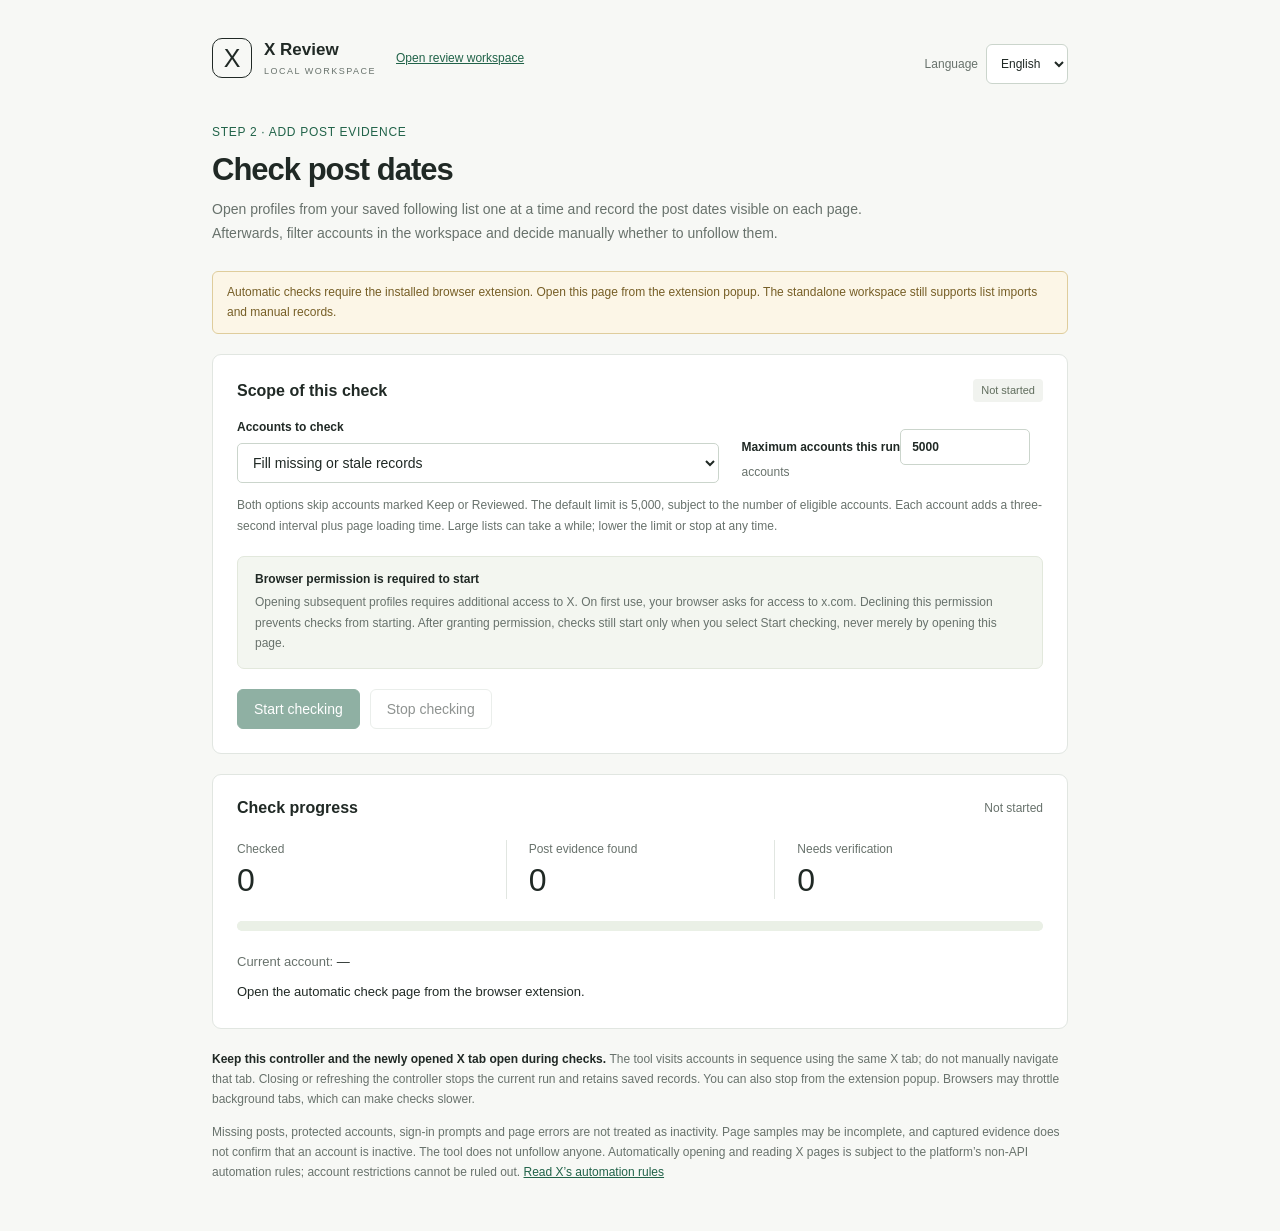
==== activity.html @ 91062658 "Release X Review 1.5.0 with persistent bilingual interface" ====
<!doctype html>
<html lang="zh-CN">
<head>
  <meta charset="utf-8"><meta name="viewport" content="width=device-width, initial-scale=1">
  <meta http-equiv="Content-Security-Policy" content="default-src 'self'; script-src 'self'; style-src 'self'; connect-src 'none'; object-src 'none'; base-uri 'none'; form-action 'none'">
  <title data-i18n>自动检查发帖时间 · X 关注整理</title>
  <link rel="stylesheet" href="styles.css"><script src="i18n.js" defer></script><script src="messages-workspace.js" defer></script><script src="messages-controls.js" defer></script><script src="messages-runtime.js" defer></script><script src="activity.js" defer></script>
</head>
<body class="activity-body">
  <div class="activity-shell">
    <header class="activity-header"><a class="brand" href="index.html"><span class="brandmark">X</span><span><span data-i18n>关注整理</span><small>LOCAL WORKSPACE</small></span></a><a class="text-button" href="index.html" target="_blank" rel="noopener noreferrer" data-i18n>打开整理工作台</a><label class="language-switch small"><span data-i18n>界面语言</span> <select id="language-select" aria-label="界面语言" data-i18n-aria-label><option value="zh-CN">中文</option><option value="en">English</option></select></label></header>
    <p class="eyebrow" data-i18n>第二步 · 补充发帖记录</p><h1 data-i18n>自动检查发帖时间</h1>
    <p class="activity-intro muted" data-i18n>从已保存的关注名单出发，逐个打开 X 主页，记录页面中可见的发帖时间。检查完成后，再到工作台筛选并人工决定是否取关。</p>
    <p id="activity-unavailable" class="mode-banner" hidden data-i18n>自动检查只可在已安装的浏览器扩展中使用。请通过扩展弹窗打开此页面；独立网页仍可使用名单导入和人工记录。</p>
    <section class="activity-card" aria-labelledby="activity-settings-title">
      <div class="activity-card-heading"><h2 id="activity-settings-title" data-i18n>本轮检查范围</h2><span id="activity-phase" class="badge">未开始</span></div>
      <div class="activity-settings">
        <label for="activity-mode"><span data-i18n>检查对象</span><select id="activity-mode"><option value="missing" data-i18n>补充缺少或过期的记录</option><option value="all" data-i18n>重新检查全部待审账户</option></select></label>
        <label for="activity-limit"><span data-i18n>本轮最多检查</span><input id="activity-limit" type="number" min="1" max="5000" step="1" value="5000"><span class="muted" data-i18n>个账户</span></label>
      </div>
      <p class="small muted" data-i18n>两种范围都跳过「保留」和「已处理」账户。默认最多 5,000 个，实际以可检查的账户数为准。每个账户读取后间隔 3 秒，再加上页面加载时间；大量账户可能需要较长时间，可改小数量或随时停止。</p>
      <div class="activity-permission"><strong data-i18n>开始时需要你的浏览器授权</strong><p><span data-i18n>自动打开后续主页需要额外的 X 网站访问权限。首次开始时，浏览器会询问是否允许访问 x.com；拒绝授权不会启动检查。授权后仍须由你点击开始，不会在打开本页时自行运行。</span></p></div>
      <div class="activity-actions"><button id="activity-start" class="button primary" disabled data-i18n>开始检查</button><button id="activity-stop" class="button" disabled data-i18n>停止检查</button><button id="activity-show-controller" class="text-button" hidden data-i18n>查看正在运行的控制页</button></div>
    </section>
    <section class="activity-card" aria-labelledby="activity-progress-title">
      <div class="activity-card-heading"><h2 id="activity-progress-title" data-i18n>检查进度</h2><span id="activity-total" class="muted">尚未开始</span></div>
      <div class="activity-counts"><div><span data-i18n>已检查</span><strong id="activity-completed">0</strong></div><div><span data-i18n>取得发帖记录</span><strong id="activity-read">0</strong></div><div><span data-i18n>仍需核实</span><strong id="activity-unknown">0</strong></div></div>
      <progress id="activity-progress" max="1" value="0" aria-label="账户检查进度" data-i18n-aria-label></progress>
      <p id="activity-skipped" class="small muted" hidden></p>
      <p class="activity-current"><span data-i18n>当前账户：</span><strong id="activity-current">—</strong></p>
      <p id="activity-status" role="status" aria-live="polite">正在读取本地检查状态…</p>
      <a id="activity-results" class="button" href="index.html" target="_blank" rel="noopener noreferrer" hidden data-i18n>到工作台查看结果</a>
    </section>
    <div class="activity-notes"><p><strong data-i18n>检查期间请保留此控制页和新打开的 X 标签页。</strong><span data-i18n>工具会在同一个 X 标签页中依次切换账户；不要手动改变该标签页的地址。关闭或刷新控制页会停止本轮检查，已保存记录会保留；也可从扩展弹窗停止。后台标签页计时可能受到浏览器限制，实际速度会更慢。</span></p><p><span data-i18n>读取不到帖子、受保护账户、登录提示或页面错误不会被当作不活跃。页面样本可能不完整，取得记录也不代表已确认账户停用。工具不执行取关；自动打开和读取 X 页面涉及平台的非 API 自动化规则，不能保证账户不受限制。</span><a href="https://help.x.com/en/rules-and-policies/x-automation" target="_blank" rel="noopener noreferrer" data-i18n>查看 X 自动化规则</a></p></div>
  </div>
</body>
</html>
---- styles.css ----
:root{color-scheme:light;--ink:#202925;--muted:#68726c;--line:#e1e6e1;--accent:#216349;--bg:#f7f8f5;--white:#fff;--soft:#edf3ee;font-family:-apple-system,BlinkMacSystemFont,"Segoe UI","PingFang SC","Microsoft YaHei",sans-serif;font-size:14px;color:var(--ink);background:var(--bg)}*{box-sizing:border-box}body{margin:0}button,input,textarea{font:inherit}button,a,input,textarea{outline-offset:4px}button{cursor:pointer}button:disabled{opacity:.5;cursor:wait}a{color:var(--accent)}.sidebar{position:fixed;width:224px;inset:0 auto 0 0;background:#fff;border-right:1px solid var(--line);padding:32px 18px;display:flex;flex-direction:column}.brand{display:flex;gap:12px;align-items:center;padding:0 12px 44px;text-decoration:none;color:var(--ink);font-size:17px;font-weight:650}.brandmark{font-size:25px;display:grid;place-items:center;border:1px solid var(--ink);border-radius:10px;width:40px;height:40px;font-weight:500}.brand small{display:block;font-size:9px;letter-spacing:1.5px;font-weight:500;margin-top:6px;color:var(--muted)}nav{display:grid;gap:7px}.nav-button{display:flex;justify-content:space-between;width:100%;padding:13px 14px;border:0;background:transparent;color:#5b655e;border-radius:7px;text-align:left}.nav-button.selected{background:var(--soft);color:var(--accent);font-weight:650}.nav-button:hover{background:#f2f5f0}.nav-button span{font-variant-numeric:tabular-nums}.sidebar-bottom{margin-top:auto;padding:20px 12px 0;font-size:12px;line-height:2.4;color:var(--muted)}.sidebar-bottom button{display:block;font-size:12px;padding-left:0}.local-dot{display:inline-block;width:6px;height:6px;background:#508a66;border-radius:50%;margin-right:5px}main{margin-left:224px;max-width:1600px;padding:42px 48px 24px}.page-header{display:flex;justify-content:space-between;align-items:center;margin-bottom:32px;gap:20px}.eyebrow{font-size:12px;color:var(--accent);margin:0 0 10px;letter-spacing:.7px}h1{font-size:31px;letter-spacing:-1px;font-weight:650;margin:0 0 10px}p{line-height:1.7;margin:0}h2{font-size:16px;margin:0 0 6px;font-weight:650}h3{font-size:17px;margin:14px 0 10px}.muted{color:var(--muted)}.header-actions{display:flex;gap:10px}.button{display:inline-flex;align-items:center;justify-content:center;white-space:nowrap;border:1px solid #d7dfd8;background:#fff;color:var(--ink);padding:10px 16px;border-radius:6px;min-height:40px;text-decoration:none}.button:hover{border-color:#9bab9f;background:#f7faf7}.button.primary{background:var(--accent);border-color:var(--accent);color:#fff}.button.primary:hover{background:#194f3a}.text-button{background:none;border:0;padding:7px 0;color:var(--accent);text-align:left}.text-button:hover{text-decoration:underline}.stats{border-top:1px solid var(--line);border-bottom:1px solid var(--line);display:grid;grid-template-columns:repeat(4,1fr);padding:25px 0;margin-bottom:30px}.stats>div{padding:0 25px;border-left:1px solid var(--line)}.stats>div:first-child{padding-left:0;border:0}.stats span{font-size:12px;color:var(--muted)}.stats strong{display:block;font-size:32px;font-weight:500;line-height:1.2;margin-top:10px;font-variant-numeric:tabular-nums;letter-spacing:-1px}.threshold-panel{display:flex;justify-content:space-between;align-items:center;gap:25px;background:#eef2ec;border:1px solid #dfe6dc;padding:20px 24px;border-radius:8px;margin-bottom:32px}.threshold-panel p{color:#626e62;font-size:12px}.threshold-controls{display:flex;align-items:center;gap:10px;white-space:nowrap}input,textarea{border:1px solid #cbd5cc;background:#fff;border-radius:5px;padding:10px 11px;color:var(--ink)}#threshold{width:82px;font-weight:650}.list-section{background:var(--white);border:1px solid var(--line);border-radius:8px;overflow:hidden}.list-heading{display:flex;justify-content:space-between;align-items:center;padding:24px 24px 17px;gap:20px}.list-heading p{font-size:12px;color:var(--muted)}.list-toolbar{display:flex;justify-content:space-between;align-items:center;gap:12px;padding:0 24px 20px}.search-box{display:flex;align-items:center;border:1px solid var(--line);border-radius:5px;width:310px;padding-left:11px;background:#fafbf9}.search-box span{font-size:12px;color:var(--muted);flex-shrink:0}.search-box input{border:0;background:transparent;width:100%;font-size:12px}.table-scroll{overflow:auto}table{width:100%;border-collapse:collapse;text-align:left;font-size:13px}th{padding:12px 20px;background:#f8faf7;border-top:1px solid var(--line);border-bottom:1px solid var(--line);font-size:11px;letter-spacing:.2px;color:var(--muted);font-weight:500}td{padding:19px 20px;border-bottom:1px solid #eef1ec;vertical-align:middle}tr:last-child td{border-bottom:0}th:first-child,td:first-child{padding-left:24px}th:last-child,td:last-child{padding-right:24px}tbody tr:hover{background:#fcfdfb}.account{display:flex;align-items:center;gap:12px;min-width:170px}.avatar{display:grid;place-items:center;width:34px;height:34px;border-radius:50%;background:#e9eee7;color:#617259;font-size:12px;flex-shrink:0}.account-name{font-weight:600;display:block;max-width:210px;overflow:hidden;text-overflow:ellipsis;white-space:nowrap}.subline{display:block;font-size:11px;color:var(--muted);margin-top:5px;line-height:1.5}.badge{display:inline-block;font-size:11px;line-height:1.6;padding:3px 8px;border-radius:4px;background:#f1f3ef;color:#606d5d}.badge.candidate{background:#f5eddd;color:#826327}.badge.recent,.badge.keep{background:#eaf2ec;color:#336b49}.reason{max-width:230px}.row-actions{display:flex;gap:8px;align-items:center;flex-wrap:wrap;min-width:182px}.row-actions .button{font-size:12px;padding:7px 10px;min-height:34px}.row-actions .text-button{font-size:11px;padding:3px}.row-secondary{display:flex;gap:13px;flex-basis:100%}.empty-state{text-align:center;padding:50px 24px 58px}.empty-symbol{display:inline-grid;place-items:center;border:1px solid #d8e1d3;background:#f5f7f2;color:#61795a;font-size:25px;width:52px;height:52px;border-radius:12px}.empty-state p{max-width:450px;margin:0 auto 23px;color:var(--muted);font-size:13px}footer{display:flex;justify-content:space-between;gap:22px;margin-top:20px;font-size:11px;color:var(--muted);align-items:flex-start}.danger{color:#975042;white-space:nowrap}footer p{max-width:700px}.mode-banner{border:1px solid #dfcd9c;border-radius:6px;color:#765e26;background:#fcf6e7;padding:10px 14px;margin-bottom:20px;font-size:12px}.mode-banner button{margin-left:14px}#notice{position:fixed;bottom:25px;left:50%;transform:translateX(-50%);max-width:600px;background:#263f30;color:white;border-radius:7px;padding:0;box-shadow:0 3px 18px #1c37211a;z-index:5}#notice:not(:empty){padding:12px 20px}dialog{border:1px solid var(--line);border-radius:12px;width:min(590px,calc(100vw - 32px));padding:26px;color:var(--ink);box-shadow:0 22px 70px #20342325}dialog::backdrop{background:#172a2459}.dialog-head{display:flex;justify-content:space-between;align-items:center;margin-bottom:16px}.dialog-head h2{font-size:21px;margin:0}.close{background:none;border:0;font-size:28px;color:var(--muted);padding:0 7px}.file-drop{display:block;text-align:center;padding:20px;border:1px dashed #a4b7a7;border-radius:7px;background:#f7faf5;margin-top:20px;color:var(--accent)}.file-drop input{display:block;margin:10px auto 0;max-width:100%;font-size:12px;border:0;background:transparent}.field-label{display:block;font-size:12px;font-weight:600;margin:18px 0 8px}textarea{width:100%;resize:vertical;line-height:1.6}.small{font-size:12px;margin-top:12px}dialog>.button{margin-top:16px}dialog input[type=datetime-local]{width:100%}.error{color:#a03d31;font-size:12px;margin-top:12px}.help-steps{padding-left:22px;margin:0}.help-steps li{padding:8px 0;font-size:14px}.help-steps p{font-size:13px;color:var(--muted);margin-top:5px}.help-note{background:#f3f5ef;padding:17px;border-radius:6px;font-size:12px;margin:16px 0}.help-note p{margin-top:8px}[hidden]{display:none!important}.popup-body{width:360px;padding:22px;background:#f7f8f5}.popup-body h1{font-size:21px}.popup-body .brand{padding:0 0 20px}.popup-body .button{width:100%;margin-top:12px}.popup-body .preview{margin:16px 0 0;padding:14px;background:#fff;border:1px solid var(--line);border-radius:7px;font-size:12px;line-height:1.7;white-space:pre-line;word-break:break-word}.popup-body .muted{font-size:12px}.popup-body label{display:block;font-size:12px;line-height:1.7;margin-top:12px}.popup-body input[type=checkbox]{margin-right:7px}.popup-bottom{border-top:1px solid var(--line);margin-top:20px;padding-top:8px}.popup-body .error{font-size:12px}
@media(min-width:1500px){main{padding-left:65px;padding-right:65px}}@media(max-width:1100px){main{padding:30px 24px}.sidebar{width:192px}main{margin-left:192px}.threshold-panel{flex-wrap:wrap}.reason{max-width:190px}td,th{padding-left:14px;padding-right:14px}}@media(max-width:760px){.sidebar{position:static;width:auto;padding:18px;border-right:0;border-bottom:1px solid var(--line)}.brand{padding:0 0 18px}.sidebar nav{display:flex;overflow:auto;gap:6px}.nav-button{white-space:nowrap;width:auto;gap:10px}.sidebar-bottom{display:none}main{margin:0;padding:24px 16px}.page-header{align-items:flex-start;margin-bottom:22px}.header-actions{flex-direction:column;gap:7px}.page-header p{font-size:12px}.stats{padding:19px 0}.stats>div{padding:0 12px}.stats strong{font-size:25px}.stats span{font-size:10px}.threshold-panel{padding:17px}.list-heading{padding:18px 16px;align-items:flex-start}.list-toolbar{padding:0 16px 16px}.list-heading .text-button{font-size:11px}.search-box{width:230px}.list-toolbar>span{font-size:11px;white-space:nowrap}footer{display:block}table{min-width:810px}#notice{width:90%;font-size:12px}.threshold-controls{gap:8px;font-size:12px}}
.popup-body{width:390px;max-height:580px;overflow-y:auto}.popup-body h2{font-size:14px}.auto-section{margin-top:17px;padding:15px;background:#eef3ed;border:1px solid #d8e2d7;border-radius:8px}.auto-heading{display:flex;align-items:center;justify-content:space-between;gap:10px;margin-bottom:7px}.auto-heading h2{margin:0}.auto-heading .badge{white-space:nowrap}.popup-body .auto-confirm-label{display:flex;align-items:flex-start;gap:7px}.popup-body .auto-confirm-label input{flex-shrink:0;margin:3px 0 0}.scan-actions{display:flex;gap:8px}.popup-body .scan-actions .button{width:auto;margin-top:12px}.scan-actions #scan-start{flex:1}.scan-actions #scan-stop{min-width:66px}.scan-progress{margin-top:14px;padding-top:11px;border-top:1px solid #d8e2d7;font-size:12px;font-variant-numeric:tabular-nums}.scan-progress strong{font-size:15px;font-weight:650;color:var(--accent)}.scan-progress .muted{margin-top:3px;font-size:11px}.manual-section{margin-top:20px}.popup-body button:disabled{cursor:default}.popup-body .small{margin-top:9px}

.activity-body{background:var(--bg)}.activity-shell{max-width:920px;margin:0 auto;padding:32px 32px 48px}.activity-header{display:flex;align-items:center;justify-content:space-between;gap:20px;margin-bottom:38px}.activity-header .brand{padding:0}.activity-header>.text-button{font-size:12px}.activity-intro{max-width:720px;margin-bottom:25px}.activity-card{background:#fff;border:1px solid var(--line);border-radius:9px;padding:24px;margin:20px 0}.activity-card-heading{display:flex;align-items:center;justify-content:space-between;gap:16px;margin-bottom:18px}.activity-card-heading h2{margin:0}.activity-card-heading>.muted{font-size:12px}.activity-settings{display:grid;grid-template-columns:1.6fr 1fr;gap:22px}.activity-settings>label{display:block;font-size:12px;font-weight:600}.activity-settings select{display:block;width:100%;margin-top:9px;font:inherit;font-size:14px;font-weight:400;border:1px solid #cbd5cc;background:white;border-radius:5px;padding:10px 11px;color:var(--ink);min-height:40px;outline-offset:4px}.activity-settings input{display:inline-block;width:130px;margin:9px 8px 0 0}.activity-settings label>.muted{font-weight:400}.activity-permission{margin:20px 0;padding:15px 17px;background:#f3f6f0;border:1px solid #e2e8dc;border-radius:7px;font-size:12px}.activity-permission p{color:var(--muted);margin-top:6px}.permission-domain{font-weight:600;color:var(--ink)}.activity-actions{display:flex;gap:10px;align-items:center;flex-wrap:wrap}.activity-actions .text-button{font-size:12px;margin-left:4px}.activity-counts{display:grid;grid-template-columns:repeat(3,1fr);padding:5px 0 22px}.activity-counts>div{border-left:1px solid var(--line);padding-left:22px}.activity-counts>div:first-child{border:0;padding-left:0}.activity-counts span{font-size:12px;color:var(--muted)}.activity-counts strong{display:block;font-size:32px;font-weight:500;margin-top:6px;font-variant-numeric:tabular-nums}.activity-card progress{display:block;width:100%;height:10px;border:0;border-radius:5px;overflow:hidden;background:#eaf0e6;accent-color:var(--accent)}.activity-card progress::-webkit-progress-bar{background:#eaf0e6;border-radius:5px}.activity-card progress::-webkit-progress-value{background:var(--accent);border-radius:5px}.activity-current{font-size:13px;margin-top:20px;color:var(--muted)}.activity-current strong{color:var(--ink);font-weight:500;overflow-wrap:anywhere}#activity-status{font-size:13px;margin-top:8px;overflow-wrap:anywhere}#activity-results{margin-top:18px}.activity-notes{font-size:12px;color:var(--muted);line-height:1.8}.activity-notes p+p{margin-top:12px}.activity-notes strong{font-weight:600;color:var(--ink)}.activity-body button:disabled{cursor:default}.header-actions{flex-wrap:wrap;justify-content:flex-end}@media(max-width:600px){.activity-shell{padding:22px 18px 32px}.activity-header{align-items:flex-start;margin-bottom:28px}.activity-card{padding:18px}.activity-settings{grid-template-columns:1fr;gap:16px}.activity-counts>div{padding-left:14px}.activity-counts strong{font-size:27px}.activity-counts span{font-size:11px}}

.sync-dialog{width:min(660px,calc(100vw - 32px));max-height:calc(100vh - 40px);overflow-y:auto}.sync-dialog>.muted{font-size:13px}.sync-summary{padding:13px 15px;margin-top:18px;background:#f1f5ee;border:1px solid #e0e8db;border-radius:7px;font-size:13px}.sync-summary .small{margin-top:3px}.sync-result-count{font-weight:650;margin-top:8px;color:var(--accent)}.sync-records{max-height:260px;overflow-y:auto;border:1px solid var(--line);border-radius:6px}.sync-record{padding:12px 14px;background:#fff;border-bottom:1px solid var(--line);overflow-wrap:anywhere}.sync-record:last-child{border-bottom:0}.sync-record strong{font-size:13px;font-weight:600}.sync-record .subline{margin-top:3px}.sync-dialog section h3{font-size:13px;margin:18px 0 10px}.sync-actions{display:flex;gap:10px;flex-wrap:wrap;margin-top:20px}.sync-dialog button:disabled{cursor:default}#sync-feedback:empty{display:none}

/* The language control stays visible without changing the current task. */
.language-control,.language-switch{display:inline-flex;align-items:center;gap:8px;font-size:12px;color:var(--muted);white-space:nowrap}.language-control select,.language-switch select{font:inherit;color:var(--ink);background:var(--white);border:1px solid #cbd5cc;border-radius:6px;padding:9px 10px;min-height:40px;outline-offset:4px}.header-actions .language-control{flex-basis:100%;justify-content:flex-end}.popup-body .language-switch{display:flex;justify-content:flex-end;margin:0 0 14px}.activity-header .language-switch{margin-left:auto}.nav-button>span[data-i18n]{min-width:0}.page-header>div:first-child{min-width:0}.header-actions{max-width:560px}.threshold-controls{flex-wrap:wrap}.threshold-controls>span{white-space:normal;max-width:170px}.language-control select:focus-visible,.language-switch select:focus-visible{outline:2px solid var(--accent)}
@media(max-width:760px){.page-header{flex-wrap:wrap}.header-actions{flex-direction:row;justify-content:flex-start;max-width:100%;width:100%}.header-actions .language-control{flex-basis:auto;margin-right:auto}.header-actions .button{font-size:12px;padding:9px 11px}.stats>div{min-width:0}.stats span{overflow-wrap:anywhere}.list-heading{flex-wrap:wrap}.list-toolbar{flex-wrap:wrap}.search-box{width:min(310px,100%)}.activity-header{flex-wrap:wrap}.activity-header .language-switch{margin-left:0}.threshold-controls{white-space:normal;width:100%}.threshold-controls>span{flex:1;min-width:100px}}
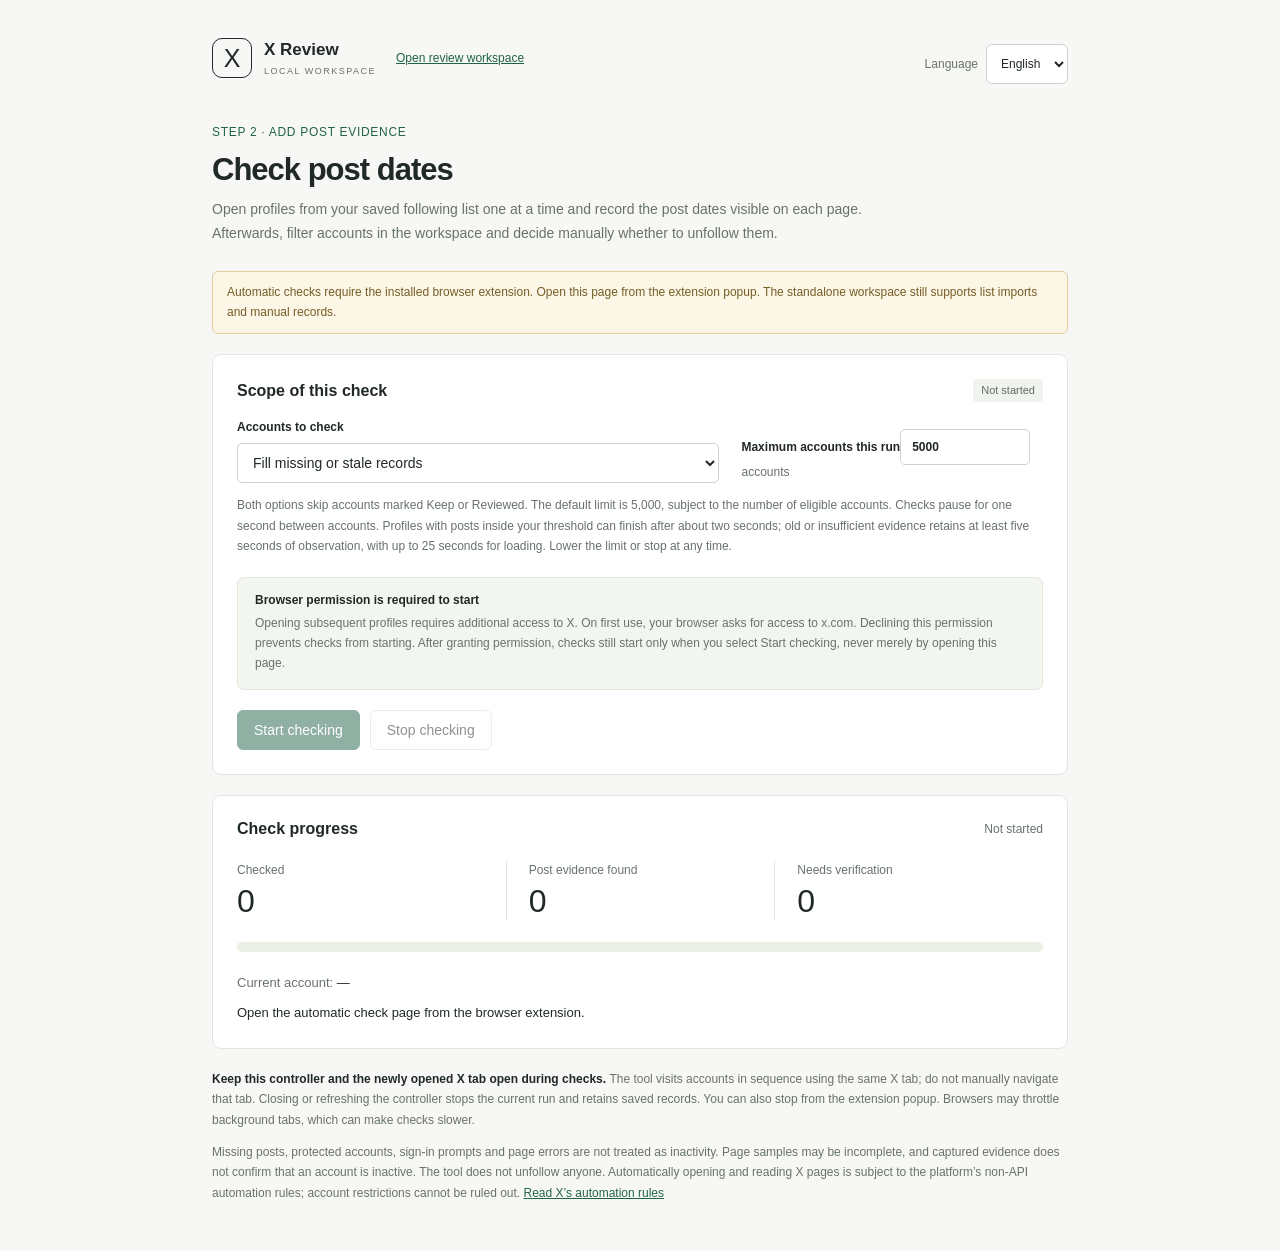
==== commit 55e910e2: "Speed up serial post-date checks with recent-evidence fast path" ====
--- a/activity.html
+++ b/activity.html
@@ -4,7 +4,7 @@
   <meta charset="utf-8"><meta name="viewport" content="width=device-width, initial-scale=1">
   <meta http-equiv="Content-Security-Policy" content="default-src 'self'; script-src 'self'; style-src 'self'; connect-src 'none'; object-src 'none'; base-uri 'none'; form-action 'none'">
   <title data-i18n>自动检查发帖时间 · X 关注整理</title>
-  <link rel="stylesheet" href="styles.css"><script src="i18n.js" defer></script><script src="messages-workspace.js" defer></script><script src="messages-controls.js" defer></script><script src="messages-runtime.js" defer></script><script src="activity.js" defer></script>
+  <link rel="stylesheet" href="styles.css"><script src="i18n.js" defer></script><script src="messages-workspace.js" defer></script><script src="messages-controls.js" defer></script><script src="messages-runtime.js" defer></script><script src="messages-unfollow-service.js" defer></script><script src="activity.js" defer></script>
 </head>
 <body class="activity-body">
   <div class="activity-shell">
@@ -18,7 +18,7 @@
         <label for="activity-mode"><span data-i18n>检查对象</span><select id="activity-mode"><option value="missing" data-i18n>补充缺少或过期的记录</option><option value="all" data-i18n>重新检查全部待审账户</option></select></label>
         <label for="activity-limit"><span data-i18n>本轮最多检查</span><input id="activity-limit" type="number" min="1" max="5000" step="1" value="5000"><span class="muted" data-i18n>个账户</span></label>
       </div>
-      <p class="small muted" data-i18n>两种范围都跳过「保留」和「已处理」账户。默认最多 5,000 个，实际以可检查的账户数为准。每个账户读取后间隔 3 秒，再加上页面加载时间；大量账户可能需要较长时间，可改小数量或随时停止。</p>
+      <p class="small muted" data-i18n>两种范围都跳过「保留」和「已处理」账户。默认最多 5,000 个，实际以可检查的账户数为准。账户之间间隔 1 秒。已读到阈值内发帖的主页最早约 2 秒完成检查；旧帖子或证据不足仍至少观察 5 秒，页面加载最多等待 25 秒。大量账户可改小数量或随时停止。</p>
       <div class="activity-permission"><strong data-i18n>开始时需要你的浏览器授权</strong><p><span data-i18n>自动打开后续主页需要额外的 X 网站访问权限。首次开始时，浏览器会询问是否允许访问 x.com；拒绝授权不会启动检查。授权后仍须由你点击开始，不会在打开本页时自行运行。</span></p></div>
       <div class="activity-actions"><button id="activity-start" class="button primary" disabled data-i18n>开始检查</button><button id="activity-stop" class="button" disabled data-i18n>停止检查</button><button id="activity-show-controller" class="text-button" hidden data-i18n>查看正在运行的控制页</button></div>
     </section>
--- a/styles.css
+++ b/styles.css
@@ -9,3 +9,6 @@
 /* The language control stays visible without changing the current task. */
 .language-control,.language-switch{display:inline-flex;align-items:center;gap:8px;font-size:12px;color:var(--muted);white-space:nowrap}.language-control select,.language-switch select{font:inherit;color:var(--ink);background:var(--white);border:1px solid #cbd5cc;border-radius:6px;padding:9px 10px;min-height:40px;outline-offset:4px}.header-actions .language-control{flex-basis:100%;justify-content:flex-end}.popup-body .language-switch{display:flex;justify-content:flex-end;margin:0 0 14px}.activity-header .language-switch{margin-left:auto}.nav-button>span[data-i18n]{min-width:0}.page-header>div:first-child{min-width:0}.header-actions{max-width:560px}.threshold-controls{flex-wrap:wrap}.threshold-controls>span{white-space:normal;max-width:170px}.language-control select:focus-visible,.language-switch select:focus-visible{outline:2px solid var(--accent)}
 @media(max-width:760px){.page-header{flex-wrap:wrap}.header-actions{flex-direction:row;justify-content:flex-start;max-width:100%;width:100%}.header-actions .language-control{flex-basis:auto;margin-right:auto}.header-actions .button{font-size:12px;padding:9px 11px}.stats>div{min-width:0}.stats span{overflow-wrap:anywhere}.list-heading{flex-wrap:wrap}.list-toolbar{flex-wrap:wrap}.search-box{width:min(310px,100%)}.activity-header{flex-wrap:wrap}.activity-header .language-switch{margin-left:0}.threshold-controls{white-space:normal;width:100%}.threshold-controls>span{flex:1;min-width:100px}}
+
+/* Manual native-X unfollowing reports observed results without adding a confirmation step. */
+.manual-unfollow{display:flex;justify-content:space-between;align-items:center;gap:20px;padding:18px 22px;margin-bottom:22px;background:#edf3ee;border:1px solid #d5e2d7;border-radius:8px}.manual-unfollow-copy{min-width:0;flex:1}.manual-unfollow h2{font-size:14px;overflow-wrap:anywhere}.manual-unfollow p{font-size:12px;overflow-wrap:anywhere;color:var(--muted)}.manual-unfollow p.error{color:#a03d31;margin:0}.manual-unfollow-actions{display:flex;gap:14px;align-items:center;flex-wrap:wrap}.manual-unfollow-actions .button{font-size:12px}.manual-unfollow button:disabled,.unfollow-button:disabled{cursor:default}.unfollow-button{border-color:#b8cbbb;color:var(--accent)}@media(max-width:760px){.manual-unfollow{align-items:flex-start;flex-direction:column;gap:12px;padding:16px}.manual-unfollow-actions{width:100%}}
